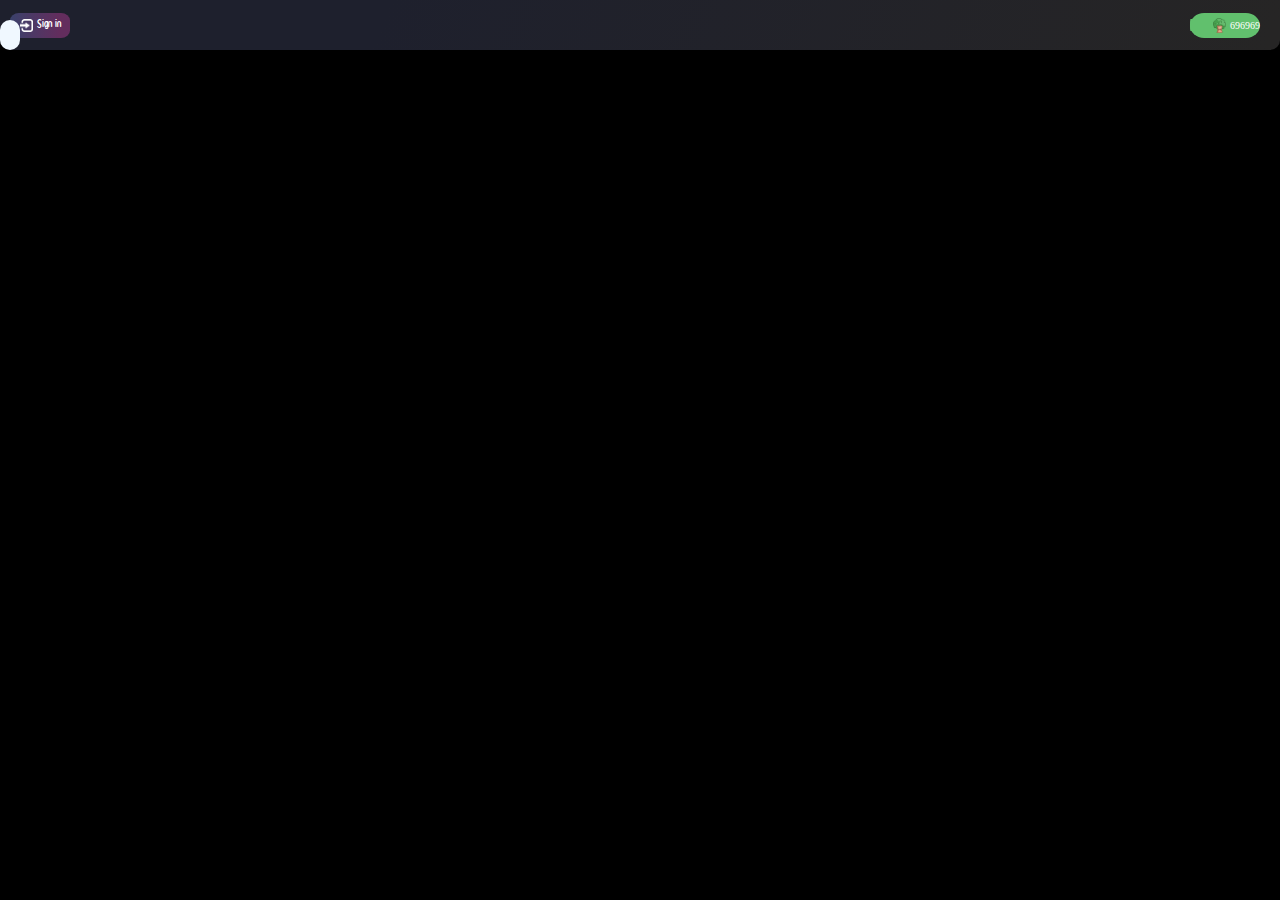
==== index.html @ 3ea198f7 "Add basic structure" ====
<!DOCTYPE html>
<html>
    <head>
        <title>Selena Gomez</title>
        <link rel = "stylesheet" href = "assets/css/index.css">
        <meta charset="UTF-8">
        <meta name="viewport" content="width=device-width, initial-scale=1.0">
        <link rel="shortcut icon" type="image/x-icon" href="#" />
    </head>
    <body>
        <header>

        </header>
        <nav id = "navBar">
            <a href="#" id = "sign-in-button">
                <div>
                    <img src="assets/resources/img/login-icon.png">
                    <p>Sign in</p>
                </div>
            </a>
            <a href = "#" id = "tree-cash-display">
                <div>
                    <div id = "tree-cash-inner-circle"></div>
                        <img src = "assets/resources/img/leaf-tree.png">
                    
                    <p>696969</p>
                </div>
            </a>
        </nav>
        <footer>

        </footer>
    </body>
</html>
---- assets/css/index.css ----
html {
    
}

body {
    width: 100%;
    min-width: 320px;
    background-color: black;
    /* height: 100%; */
    margin: 0;
    /* background-color: black; */
}

#navBar {
    width: 100%;
    height: 50px;
    background: rgb(99,45,93);
    background: linear-gradient(-68deg, rgb(38, 37, 37) 1%, rgb(30, 32, 45) 70%);
    border-bottom-left-radius: 10px;
    border-bottom-right-radius: 10px;

    align-content: center;
}





#sign-in-button div {
    width: 60px;
    height: 50%;
    font-size: 12px;
    margin-left: 10px;
    border-bottom-left-radius: 15% 30%;
    border-bottom-right-radius: 15% 30%;
    border-top-left-radius: 15% 30%;
    border-top-right-radius: 15% 30%;
    color: white;
    font-family: ShiftyNotesRegular;
    background: rgb(99,45,93);
    background: linear-gradient(-90deg, rgba(99,45,93,1) 17%, rgba(58,65,107,1) 100%);

    display: inline-flex;
    float: left;
    justify-content: center;
    align-items: center;
    
    
    
    
}

#sign-in-button img {
    width: 13px;
    height: 13px;
}

#sign-in-button p {
    margin: 0;
    margin-left: 4px;
}

#tree-cash-display div {
    width: 70px;
    height: 50%;
    font-size: 10px;
    margin-right: 20px;
    border-bottom-left-radius: 20% 50%;
    border-bottom-right-radius: 20% 50%;
    border-top-left-radius: 20% 50%;
    border-top-right-radius: 20% 50%;
    color: rgb(255, 255, 255);
    font-family: BRINGTHANOIZE;
    background-color: rgb(97, 192, 109);

    display: inline-flex;
    float: right;
    justify-content: center;
    align-items: center;

}
#tree-cash-display img {
    width: 15px;
    height: 15px;
}

#tree-cash-display p {
    margin: 0;
    margin-left: 4px;
}
#tree-cash-display p::before {
    position: absolute;
    
    content: '';
    background-color: aliceblue;
    left: 0;
    width: 20px;
    height: 30px;
    border-radius: 200px;
}


@media(min-width: 767px) {
    
}
@media(min-width: 991px) {
    #sign-in-button {
        font-size: 300px;
    }
}

@font-face {
    font-family: ShiftyNotesRegular;
    src: url('../resources/font/ShiftyNotesRegular.ttf');
  }
  
@font-face {
    font-family: BRINGTHANOIZE;
    src: url('../resources/font/BRINGTHANOIZE.ttf');
  }
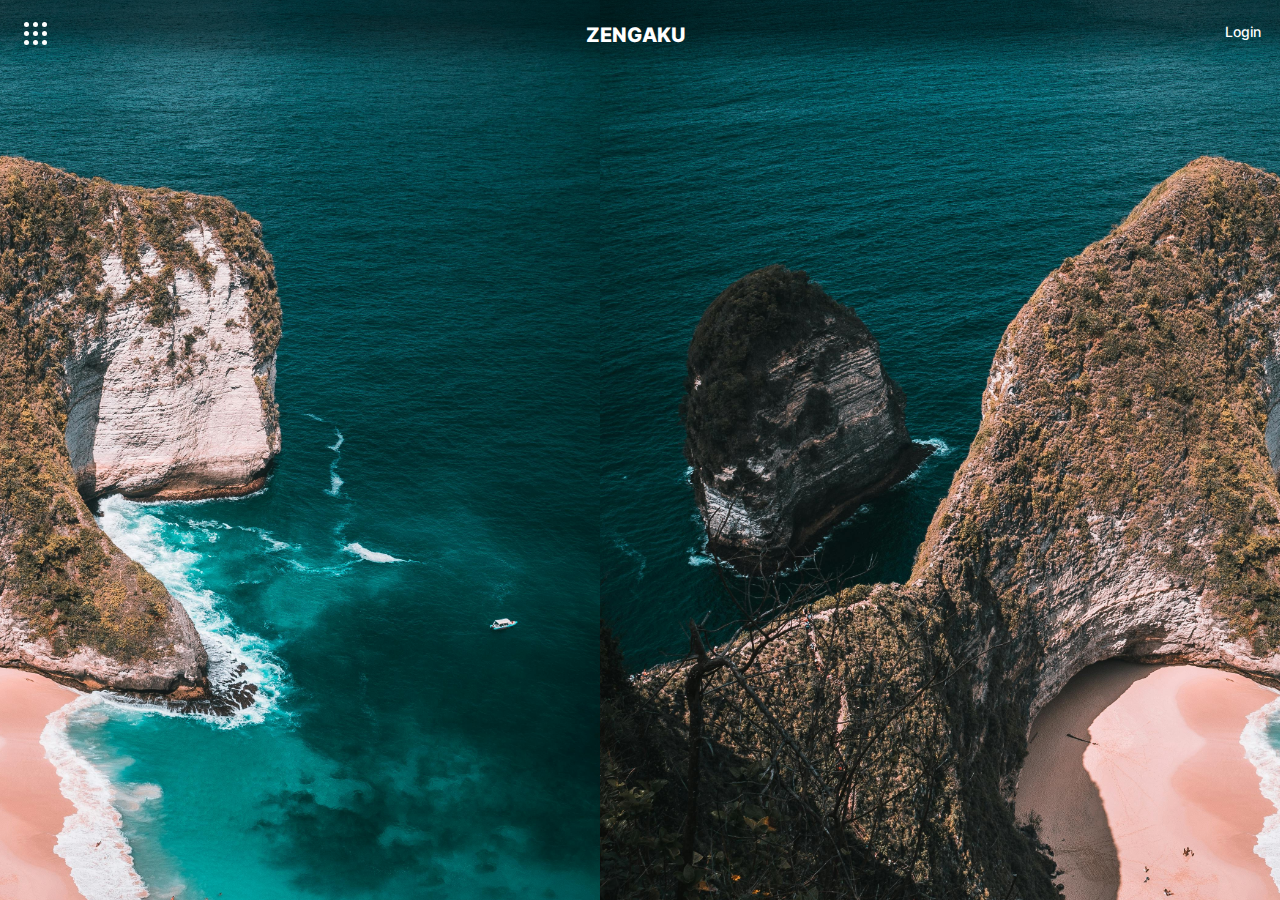
==== commit f8216bfa: "New design" ====
--- a/index.html
+++ b/index.html
@@ -1,7 +1,7 @@
 <!DOCTYPE html>
 <html>
     <head>
-        <title>Selena Gomez</title>
+        <title>ZenGaku</title>
         <link rel = "stylesheet" href = "assets/css/index.css">
         <meta charset="UTF-8">
         <meta name="viewport" content="width=device-width, initial-scale=1.0">
@@ -11,22 +11,63 @@
         <header>
 
         </header>
-        <nav id = "navBar">
-            <a href="#" id = "sign-in-button">
-                <div>
-                    <img src="assets/resources/img/login-icon.png">
-                    <p>Sign in</p>
+        <div id = "login-menu" style="display: none;">
+            <div id = "close-button">
+                <div id = "close-line-container">
+                    <div class = "close-line" id = "close-left-line"></div>
+                    <div class = "close-line" id = "close-right-line"></div>
                 </div>
-            </a>
-            <a href = "#" id = "tree-cash-display">
-                <div>
-                    <div id = "tree-cash-inner-circle"></div>
-                        <img src = "assets/resources/img/leaf-tree.png">
-                    
-                    <p>696969</p>
+            </div>   
+            <div id = "login-logo-name">
+                <p>Login</p>
+            </div> 
+            <form id = "login-input">
+                <input id = "login-username-input" type = "text" placeholder="Username">
+                <input id = "login-password-input" type = "password" placeholder="Password">
+            </form>
+            <div id = "login-button-container">
+                <button>Login</button>
+                <div id = "other-button">
+                    <a><p>I don't have account.</p></a>
+                    <a><p>I forgot my password.</p></a>
                 </div>
-            </a>
+            </div>
+
+        </div>
+        <div id = "opened-bg-content" style="display: none;">
+        </div>
+        <nav id = "nav-bar">
+            <div id = "menu-button">
+                <div class = "row">
+                    <div class = "border-dot"></div>
+                    <div class = "border-dot"></div>
+                    <div class = "border-dot"></div>
+                </div>
+                <div class = "row">
+                    <div class = "border-dot"></div>
+                    <div class = "border-dot"></div>
+                    <div class = "border-dot"></div> 
+                </div>
+                <div class = "row">
+                    <div class = "border-dot"></div> 
+                    <div class = "border-dot"></div> 
+                    <div class = "border-dot"></div> 
+                </div>
+            </div>
+            <div id = "logo-name">
+                <p>ZENGAKU</p>
+            </div>
+            <div id = "login-button">
+                <p>Login</p>
+            </div>
+            <div id = "tree-button" style="display: none;">
+                <img src = "assets/resources/img/tree-icon.png">
+            </div>
         </nav>
+
+        <div id = "menu" style="display: none;">
+        </div>
+        <script src = "assets/js/index.js"></script>
         <footer>
 
         </footer>
--- a/assets/css/index.css
+++ b/assets/css/index.css
@@ -1,63 +1,363 @@
 html {
-    
+    min-width: 250x;
 }
 
 body {
     width: 100%;
-    min-width: 320px;
+    
     background-color: black;
     /* height: 100%; */
     margin: 0;
+    background-image: url("../resources/img/default-background.jpg");
+    background-attachment: fixed;
+    background-position: 600px -300px;
+    background-size: 1200px;
+    /* overflow: scroll; */
+
+    
     /* background-color: black; */
 }
 
-#navBar {
+#login-menu {
+    position: absolute;
+    color: white;
+    background-color: rgba(0, 0, 0, 0.411);
+    backdrop-filter: blur(3px);
+    box-shadow: 0 0 40px 3px black;
+    width: 80vw;
+    height: 70vh;
+    max-height: 500px;
+    min-height: 485px;
+    top: calc(70px + 5vh);
+    border-radius: 4vw;
+    left: 10vw;
+    z-index: 5;
+    display: flex;
+    justify-content: center;
+    align-items: center;
+}
+
+#close-button {
+    display: flex;
+    justify-content: right;
+}
+
+#close-line-container:hover .close-line{
+    cursor: pointer;
+    background-color: white;
+    box-shadow: 0 0 10px 2px rgba(0, 195, 255, 0.253);
+}
+
+#close-line-container:active .close-line{
+    cursor: pointer;
+    background-color: rgb(255, 0, 0);
+    box-shadow: 0 0 10px 2px rgba(255, 77, 0, 0.253);
+}
+
+#close-button #close-line-container {
+    margin-right: 20px;
+    margin-top: 30px;
+}
+
+#close-button .close-line {
+    display: flex;
+    justify-content: center;  
+    width: 30px;
+    height: 3px;
+    border-radius: 3px;
+    background-color: rgba(191, 191, 191, 0.524);
+    right: 30px;
+    top: 10px;
+    transition: .1s ease-in-out;
+}
+
+#close-left-line {
+    rotate: -45deg;
+    
+}
+#close-right-line{
+    rotate: 45deg;
+    margin-top: -3px;
+}
+
+#login-logo-name {
+    text-align: center;
+    font-size: 40px;
+    font-family: Kavoon;
+    color: #ffffff;
+}
+
+#login-input {
+    display: flex;
+    flex-flow: column;
+    align-items: center;
+}
+
+#login-input input {
+    width: 70vw;
+    height: 35px;
+    margin-bottom: 20px;
+    border-radius: 8px;
+    background-color: rgba(255, 255, 255, 0.753);
+    backdrop-filter: blur(10px);
+    border: 0;
+    color:black;
+    transition: all .3s ease-in-out;
+}
+
+#login-input input:hover {
+    box-shadow: 0 0 4px 0px rgb(255, 255, 255);   
+}
+
+#login-input input:focus {
+    background-color: rgba(255, 255, 255, 0.884);
+    box-shadow: 0 0 10px 0px rgb(255, 255, 255);
+    backdrop-filter: blur(4px);
+    font-size: 18px;
+    color: #4f008b;
+    outline: none;
+}
+
+#login-input input::placeholder { 
+    padding-left: 10px;
+}
+
+#login-input input::selection {
+    padding-left: 10px;
+}
+
+/* #login-button-container { */
+
+/* } */
+
+
+#login-button-container {
+    display: flex;
+    justify-content: center;
+    align-items: center;
+    flex-direction: column;
+}
+
+#login-button-container button {
+    border-radius: 15px;
+    height: 40px;
+    width: 100px;
+    outline: none;
+    border: 0;
+    font-size: 17px;
+    background-color: rgb(255, 255, 255);
+}
+
+#login-button-container button:hover {
+    cursor: pointer;
+}
+
+#other-button {
+    display: flex;
+    flex-direction: column;
+    align-items: center;
+}
+
+#other-button p{
+    margin: 0;
+    margin-top: 10px;
+}
+
+
+#opened-bg-content {
+    /* content: ''; */
+    position: absolute;
+    top: 0;
+    left: 0;
+    overflow: hidden;
+    background-color: rgba(255, 255, 255, 0.3);
+    z-index: -1;
+    backdrop-filter: blur(3px);
+    animation: .5s ease-in 0s 1 opened-bg-content-faded-animation forwards;
+}
+
+@keyframes opened-bg-content-faded-animation {
+    0% {
+        background-color: rgba(255, 255, 255, 0);
+        border-radius: 1000px;
+        width: 10px;
+        height: 10px;
+        top: -50vw;
+        left: -50vh;
+
+    }
+
+
+    100% {
+        background-color: rgba(255, 255, 255, 0.3);
+        border-radius: 0vh;
+        width: 100vw;
+        height: 100vh;
+        top: 0vw;
+        left: 0vh;
+    }
+  }
+
+  #closed-bg-content {
+    position: absolute;
+    overflow: hidden;
+    background-color: rgba(255, 255, 255, 0.3);
+    z-index: -1;
+    backdrop-filter: blur(5px);
+    animation: .5s ease-in 0s 1 closed-bg-content-faded-animation forwards;
+  }
+
+  @keyframes closed-bg-content-faded-animation {
+    0% {
+        background-color: rgba(255, 255, 255, 0.3);
+        border-radius: 0vh;
+        width: 100vw;
+        height: 100vh;
+        top: 0vw;
+        left: 0vh;
+    }
+
+
+    100% {
+        background-color: rgba(255, 255, 255, 0);
+        border-radius: 1000px;
+        width: 10px;
+        height: 10px;
+        top: -50vw;
+        left: -50vh;
+    }
+  }
+
+
+#nav-bar {
+    
     width: 100%;
-    height: 50px;
-    background: rgb(99,45,93);
-    background: linear-gradient(-68deg, rgb(38, 37, 37) 1%, rgb(30, 32, 45) 70%);
-    border-bottom-left-radius: 10px;
-    border-bottom-right-radius: 10px;
-
-    align-content: center;
-}
-
-
+    height: 70px;
+    background: linear-gradient(180deg, rgba(0, 0, 0, 0.517) 40%, rgba(0, 0, 0, 0) 100%);
+    display: flex;
+    justify-content: space-between;
+    align-items: center;
+    transition: .5s ease-in-out;
+    /* border-bottom-left-radius: 10px; */
+    /* border-bottom-right-radius: 10px; */
+    /* backdrop-filter: blur(1px); */
+    /* align-content: center; */
+    /* float: left; */
+}
+
+.border-line {
+    background-color: white;
+    width: 20px;
+    height: 5px;
+}
+
+#nav-bar #menu-button {
+    margin-left: 20px;
+    /* position: relative; */
+    /* top: 15px; */
+}
+
+#nav-bar #menu-button:hover {
+    cursor: pointer;
+}
+
+
+#nav-bar .row {
+    float: left;
+}
+
+#nav-bar #menu-button .border-dot {
+    width: 5px;
+    height: 5px;
+    border-radius: 5px;
+    background-color: white;
+    margin-bottom: 4px;
+    margin-left: 4px;
+    transition: .2s ease-in-out;
+}
+
+#nav-bar #menu-button:active .border-dot{
+    background-color: black;
+}
+
+#nav-bar #menu-button .black-border-dot {
+    background-color: black;
+    width: 5px;
+    height: 5px;
+    border-radius: 5px;
+    margin-bottom: 4px;
+    margin-left: 4px;
+    transition: .5s ease-in-out;
+}
+
+@keyframes dot-animation {
+    0% {
+
+    }
+
+    100% {
+        background-color: black;
+    }
+}
+
+#nav-bar #logo-name {
+    color: white;
+    font-family: Inter;
+    font-weight: bold;
+    font-size: 20px;
+    margin: 0px 0px 0px 0px;
+    transition: .5s ease-in-out;
+}
+
+#nav-bar #logo-name p {
+    margin: 0px 0px 0px 0px;
+}
+
+#nav-bar #tree-button img{
+    width: 25px;
+    height: 25px;
+    margin-right: 20px;
+}
+
+#nav-bar #login-button {
+    width: 25px;
+    height: 25px;
+    margin-right: 30px;
+    color: white;
+    font-family: Inter;
+    font-weight: medium;
+    font-size: 14px;
+}
+
+#nav-bar #login-button:hover {
+    cursor: pointer;
+}
+#nav-bar #login-button p{
+    margin: 0 0 0 0 ;
+}
 
 
 
 #sign-in-button div {
-    width: 60px;
-    height: 50%;
+    width: 70px;
+    height: 60%;
     font-size: 12px;
     margin-left: 10px;
+    text-align: center;
     border-bottom-left-radius: 15% 30%;
     border-bottom-right-radius: 15% 30%;
     border-top-left-radius: 15% 30%;
     border-top-right-radius: 15% 30%;
     color: white;
-    font-family: ShiftyNotesRegular;
-    background: rgb(99,45,93);
-    background: linear-gradient(-90deg, rgba(99,45,93,1) 17%, rgba(58,65,107,1) 100%);
+    /* font-family: ShiftyNotesRegular; */
+    /* background: rgb(99,45,93); */
+    background: linear-gradient(90deg, rgba(67, 21, 89, 0.777) 0%, rgba(101, 13, 13, 0.784) 70%);
 
     display: inline-flex;
     float: left;
     justify-content: center;
     align-items: center;
     
-    
-    
-    
-}
-
-#sign-in-button img {
-    width: 13px;
-    height: 13px;
-}
-
-#sign-in-button p {
-    margin: 0;
-    margin-left: 4px;
 }
 
 #tree-cash-display div {
@@ -79,26 +379,10 @@
     align-items: center;
 
 }
-#tree-cash-display img {
-    width: 15px;
-    height: 15px;
-}
-
-#tree-cash-display p {
-    margin: 0;
-    margin-left: 4px;
-}
-#tree-cash-display p::before {
-    position: absolute;
-    
-    content: '';
-    background-color: aliceblue;
-    left: 0;
-    width: 20px;
-    height: 30px;
-    border-radius: 200px;
-}
-
+
+#menu {
+
+}
 
 @media(min-width: 767px) {
     
@@ -110,11 +394,23 @@
 }
 
 @font-face {
-    font-family: ShiftyNotesRegular;
-    src: url('../resources/font/ShiftyNotesRegular.ttf');
-  }
-  
-@font-face {
-    font-family: BRINGTHANOIZE;
-    src: url('../resources/font/BRINGTHANOIZE.ttf');
-  }+    font-family: Inter;
+    src: url('../resources/font/Inter/Inter-ExtraBold.otf');
+    font-weight: bold;
+    /* src: url('../resources/font/Inter/Inter-BlackItalic.otf'); */
+  }
+
+  @font-face {
+    font-family: Inter;
+    src: url('../resources/font/Inter/Inter-Medium.otf');
+    font-weight: medium;
+    
+    /* src: url('../resources/font/Inter/Inter-BlackItalic.otf'); */
+  }
+
+  @font-face {
+    font-family: Kavoon;
+    src: url('../resources/font/Kavoon/Kavoon-Regular.ttf');
+    font-weight: medium;
+  }
+  